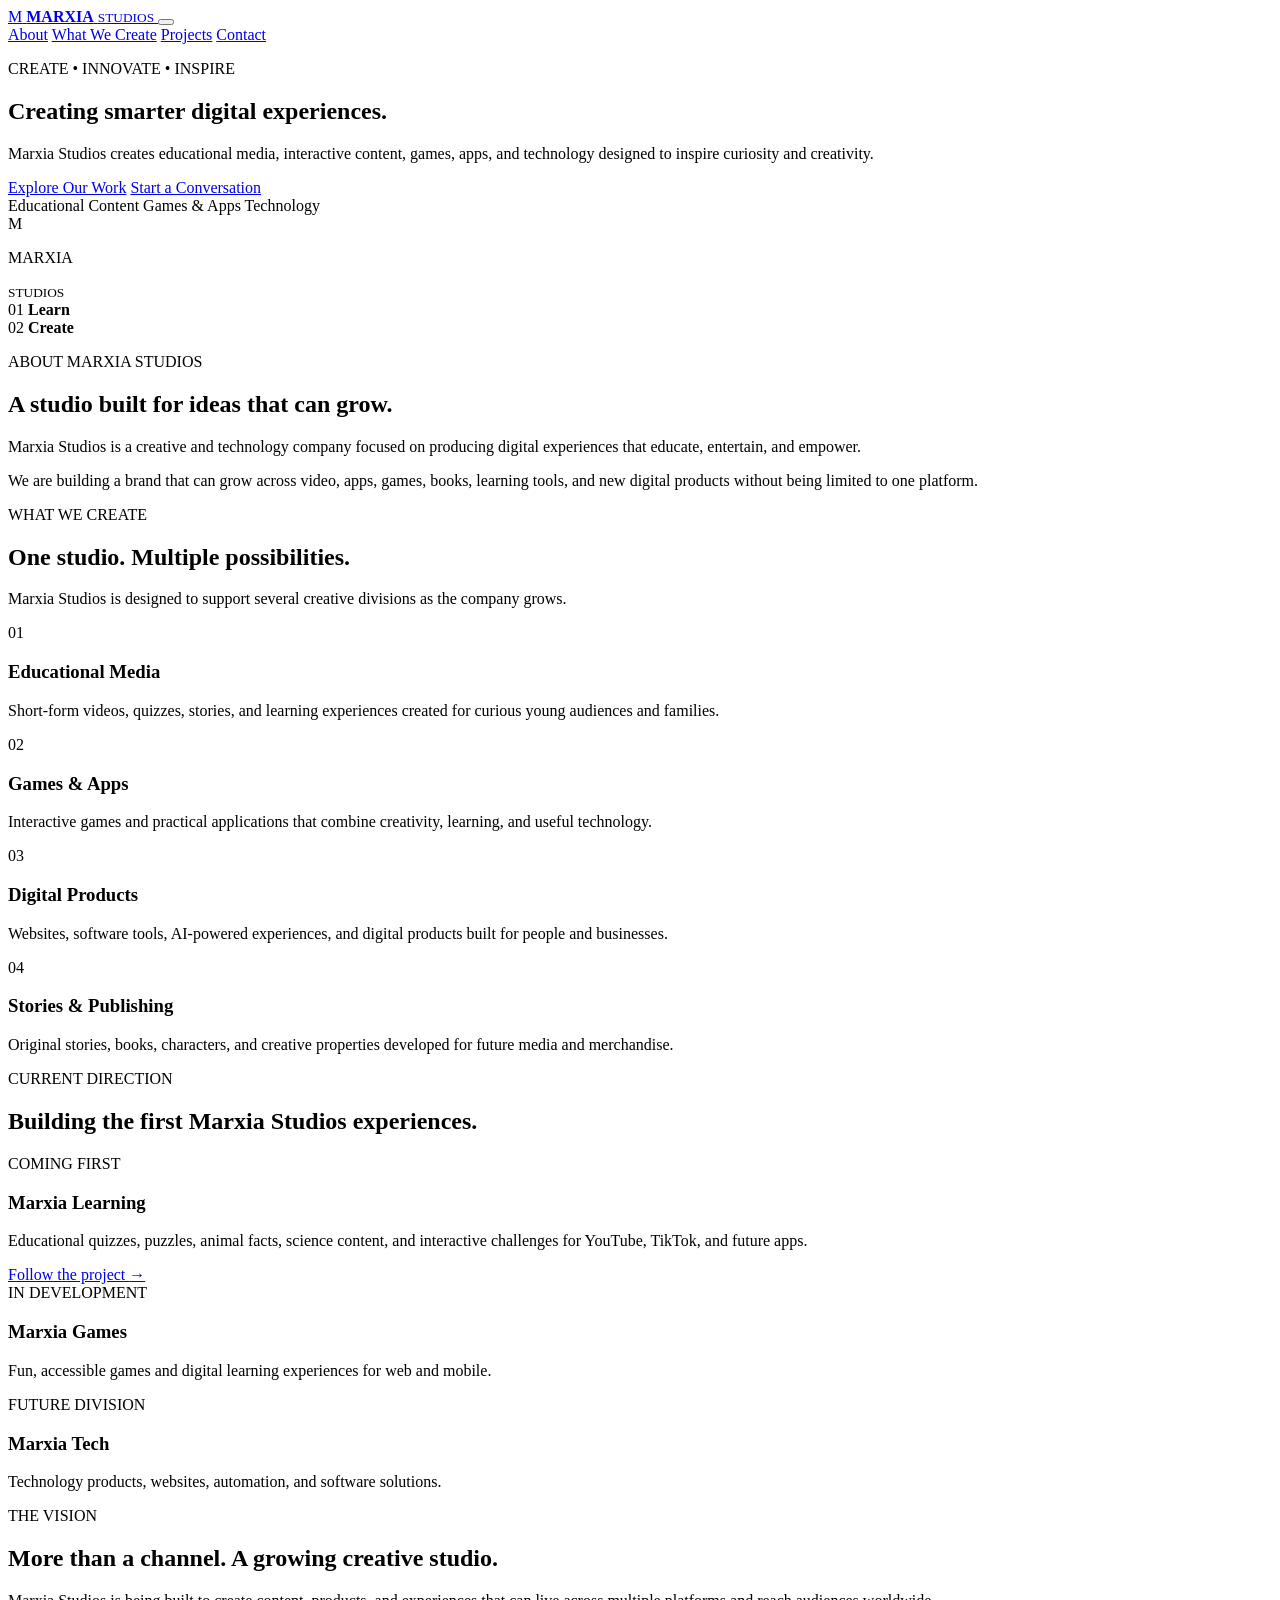
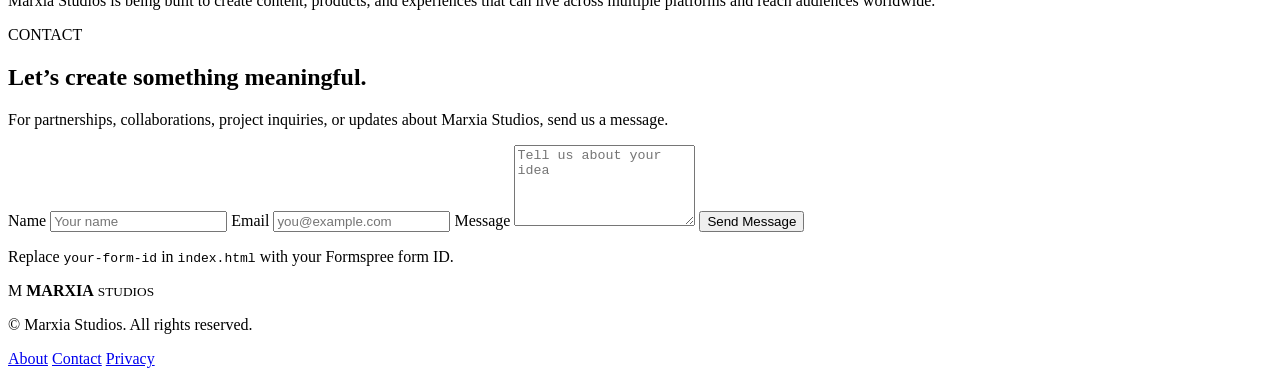
==== privacy.html @ 65262d23 "Add files via upload" ====
<!DOCTYPE html>
<html lang="en">
<head>
  <meta charset="UTF-8" />
  <meta name="viewport" content="width=device-width, initial-scale=1.0" />
  <meta name="description" content="Marxia Studios creates educational media, digital experiences, games, apps, and technology." />
  <title>Marxia Studios</title>

  <link rel="preconnect" href="https://fonts.googleapis.com">
  <link rel="preconnect" href="https://fonts.gstatic.com" crossorigin>
  <link href="https://fonts.googleapis.com/css2?family=Inter:wght@400;500;600;700&family=Manrope:wght@600;700;800&display=swap" rel="stylesheet">

  <link rel="stylesheet" href="styles.css" />
</head>
<body>
  <header class="site-header">
    <div class="container nav-wrap">
      <a href="#home" class="brand" aria-label="Marxia Studios home">
        <span class="brand-mark" aria-hidden="true">
          <span class="brand-m">M</span>
          <span class="play-triangle"></span>
        </span>
        <span class="brand-text">
          <strong>MARXIA</strong>
          <small>STUDIOS</small>
        </span>
      </a>

      <button class="menu-toggle" aria-label="Open navigation" aria-expanded="false">
        <span></span><span></span><span></span>
      </button>

      <nav class="site-nav" aria-label="Primary navigation">
        <a href="#about">About</a>
        <a href="#divisions">What We Create</a>
        <a href="#projects">Projects</a>
        <a href="#contact" class="nav-cta">Contact</a>
      </nav>
    </div>
  </header>

  <main>
    <section class="hero" id="home">
      <div class="hero-glow hero-glow-one"></div>
      <div class="hero-glow hero-glow-two"></div>

      <div class="container hero-grid">
        <div class="hero-copy">
          <p class="eyebrow">CREATE • INNOVATE • INSPIRE</p>
          <h1>Creating smarter digital experiences.</h1>
          <p class="hero-text">
            Marxia Studios creates educational media, interactive content,
            games, apps, and technology designed to inspire curiosity and creativity.
          </p>

          <div class="hero-actions">
            <a class="button button-primary" href="#divisions">Explore Our Work</a>
            <a class="button button-secondary" href="#contact">Start a Conversation</a>
          </div>

          <div class="hero-points">
            <span>Educational Content</span>
            <span>Games & Apps</span>
            <span>Technology</span>
          </div>
        </div>

        <div class="hero-visual" aria-label="Marxia Studios visual identity">
          <div class="visual-card visual-main">
            <div class="visual-logo">
              <span class="visual-m">M</span>
              <span class="visual-play"></span>
            </div>
            <p>MARXIA</p>
            <small>STUDIOS</small>
          </div>

          <div class="floating-card floating-one">
            <span>01</span>
            <strong>Learn</strong>
          </div>

          <div class="floating-card floating-two">
            <span>02</span>
            <strong>Create</strong>
          </div>
        </div>
      </div>
    </section>

    <section class="section section-light" id="about">
      <div class="container split-layout">
        <div>
          <p class="section-label">ABOUT MARXIA STUDIOS</p>
          <h2>A studio built for ideas that can grow.</h2>
        </div>

        <div class="about-copy">
          <p>
            Marxia Studios is a creative and technology company focused on
            producing digital experiences that educate, entertain, and empower.
          </p>
          <p>
            We are building a brand that can grow across video, apps, games,
            books, learning tools, and new digital products without being limited
            to one platform.
          </p>
        </div>
      </div>
    </section>

    <section class="section section-dark" id="divisions">
      <div class="container">
        <div class="section-heading">
          <p class="section-label">WHAT WE CREATE</p>
          <h2>One studio. Multiple possibilities.</h2>
          <p>
            Marxia Studios is designed to support several creative divisions as
            the company grows.
          </p>
        </div>

        <div class="cards-grid">
          <article class="feature-card">
            <span class="feature-number">01</span>
            <h3>Educational Media</h3>
            <p>
              Short-form videos, quizzes, stories, and learning experiences
              created for curious young audiences and families.
            </p>
          </article>

          <article class="feature-card">
            <span class="feature-number">02</span>
            <h3>Games & Apps</h3>
            <p>
              Interactive games and practical applications that combine
              creativity, learning, and useful technology.
            </p>
          </article>

          <article class="feature-card">
            <span class="feature-number">03</span>
            <h3>Digital Products</h3>
            <p>
              Websites, software tools, AI-powered experiences, and digital
              products built for people and businesses.
            </p>
          </article>

          <article class="feature-card">
            <span class="feature-number">04</span>
            <h3>Stories & Publishing</h3>
            <p>
              Original stories, books, characters, and creative properties
              developed for future media and merchandise.
            </p>
          </article>
        </div>
      </div>
    </section>

    <section class="section section-light" id="projects">
      <div class="container">
        <div class="section-heading section-heading-dark">
          <p class="section-label">CURRENT DIRECTION</p>
          <h2>Building the first Marxia Studios experiences.</h2>
        </div>

        <div class="project-grid">
          <article class="project-card project-featured">
            <div class="project-tag">COMING FIRST</div>
            <h3>Marxia Learning</h3>
            <p>
              Educational quizzes, puzzles, animal facts, science content, and
              interactive challenges for YouTube, TikTok, and future apps.
            </p>
            <a href="#contact">Follow the project <span>→</span></a>
          </article>

          <article class="project-card">
            <div class="project-tag">IN DEVELOPMENT</div>
            <h3>Marxia Games</h3>
            <p>
              Fun, accessible games and digital learning experiences for web and mobile.
            </p>
          </article>

          <article class="project-card">
            <div class="project-tag">FUTURE DIVISION</div>
            <h3>Marxia Tech</h3>
            <p>
              Technology products, websites, automation, and software solutions.
            </p>
          </article>
        </div>
      </div>
    </section>

    <section class="cta-section">
      <div class="container cta-box">
        <div>
          <p class="section-label">THE VISION</p>
          <h2>More than a channel. A growing creative studio.</h2>
        </div>
        <p>
          Marxia Studios is being built to create content, products, and
          experiences that can live across multiple platforms and reach audiences worldwide.
        </p>
      </div>
    </section>

    <section class="section section-contact" id="contact">
      <div class="container contact-grid">
        <div>
          <p class="section-label">CONTACT</p>
          <h2>Let’s create something meaningful.</h2>
          <p>
            For partnerships, collaborations, project inquiries, or updates
            about Marxia Studios, send us a message.
          </p>
        </div>

        <form class="contact-form" action="https://formspree.io/f/your-form-id" method="POST">
          <label>
            Name
            <input type="text" name="name" placeholder="Your name" required />
          </label>

          <label>
            Email
            <input type="email" name="email" placeholder="you@example.com" required />
          </label>

          <label>
            Message
            <textarea name="message" rows="5" placeholder="Tell us about your idea" required></textarea>
          </label>

          <button type="submit" class="button button-primary">Send Message</button>
          <p class="form-note">
            Replace <code>your-form-id</code> in <code>index.html</code> with your Formspree form ID.
          </p>
        </form>
      </div>
    </section>
  </main>

  <footer class="site-footer">
    <div class="container footer-wrap">
      <div class="brand footer-brand">
        <span class="brand-mark" aria-hidden="true">
          <span class="brand-m">M</span>
          <span class="play-triangle"></span>
        </span>
        <span class="brand-text">
          <strong>MARXIA</strong>
          <small>STUDIOS</small>
        </span>
      </div>

      <p>© <span id="year"></span> Marxia Studios. All rights reserved.</p>

      <div class="footer-links">
        <a href="#about">About</a>
        <a href="#contact">Contact</a>
        <a href="privacy.html">Privacy</a>
      </div>
    </div>
  </footer>

  <script src="script.js"></script>
</body>
</html>
---- styles.css ----
const menuButton = document.querySelector(".menu-toggle");
const nav = document.querySelector(".site-nav");

menuButton?.addEventListener("click", () => {
  const isOpen = nav.classList.toggle("open");
  menuButton.setAttribute("aria-expanded", String(isOpen));
});

document.querySelectorAll(".site-nav a").forEach((link) => {
  link.addEventListener("click", () => {
    nav.classList.remove("open");
    menuButton?.setAttribute("aria-expanded", "false");
  });
});

document.getElementById("year").textContent = new Date().getFullYear();
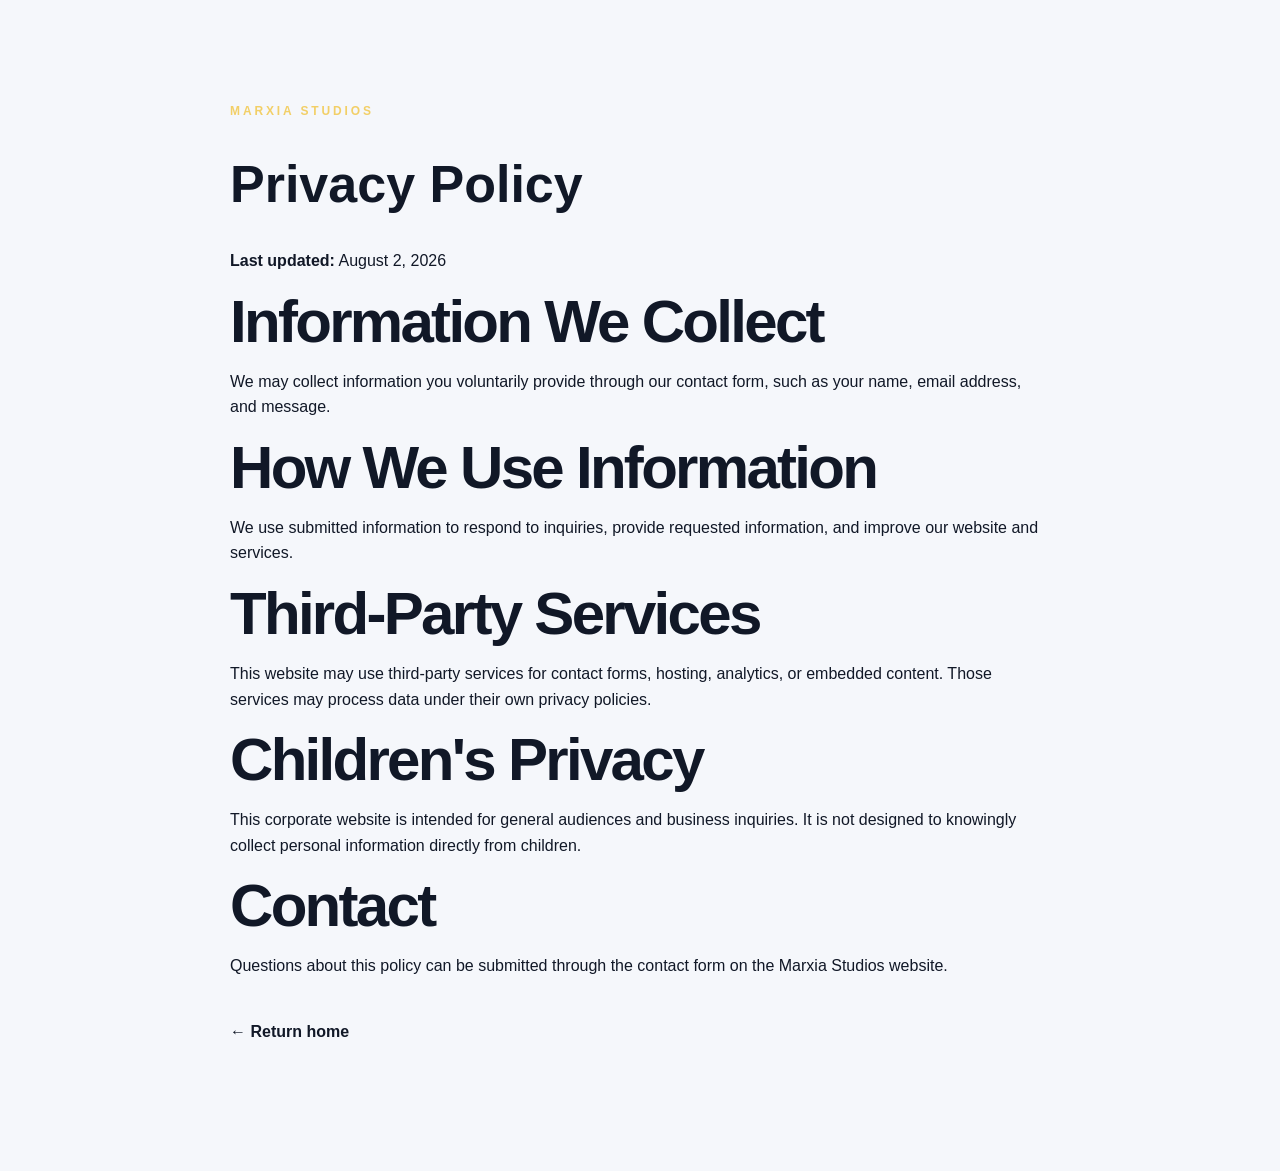
==== commit 7e474042: "Add files via upload" ====
--- a/privacy.html
+++ b/privacy.html
@@ -3,272 +3,53 @@
 <head>
   <meta charset="UTF-8" />
   <meta name="viewport" content="width=device-width, initial-scale=1.0" />
-  <meta name="description" content="Marxia Studios creates educational media, digital experiences, games, apps, and technology." />
-  <title>Marxia Studios</title>
-
+  <title>Privacy Policy | Marxia Studios</title>
   <link rel="preconnect" href="https://fonts.googleapis.com">
   <link rel="preconnect" href="https://fonts.gstatic.com" crossorigin>
   <link href="https://fonts.googleapis.com/css2?family=Inter:wght@400;500;600;700&family=Manrope:wght@600;700;800&display=swap" rel="stylesheet">
-
   <link rel="stylesheet" href="styles.css" />
 </head>
 <body>
-  <header class="site-header">
-    <div class="container nav-wrap">
-      <a href="#home" class="brand" aria-label="Marxia Studios home">
-        <span class="brand-mark" aria-hidden="true">
-          <span class="brand-m">M</span>
-          <span class="play-triangle"></span>
-        </span>
-        <span class="brand-text">
-          <strong>MARXIA</strong>
-          <small>STUDIOS</small>
-        </span>
-      </a>
+  <main class="section section-light" style="min-height:100vh; padding-top:90px;">
+    <div class="container" style="max-width:820px;">
+      <p class="section-label">MARXIA STUDIOS</p>
+      <h1 style="font-family:Manrope,sans-serif;font-size:52px;line-height:1.1;">Privacy Policy</h1>
+      <p><strong>Last updated:</strong> August 2, 2026</p>
 
-      <button class="menu-toggle" aria-label="Open navigation" aria-expanded="false">
-        <span></span><span></span><span></span>
-      </button>
+      <h2>Information We Collect</h2>
+      <p>
+        We may collect information you voluntarily provide through our contact
+        form, such as your name, email address, and message.
+      </p>
 
-      <nav class="site-nav" aria-label="Primary navigation">
-        <a href="#about">About</a>
-        <a href="#divisions">What We Create</a>
-        <a href="#projects">Projects</a>
-        <a href="#contact" class="nav-cta">Contact</a>
-      </nav>
+      <h2>How We Use Information</h2>
+      <p>
+        We use submitted information to respond to inquiries, provide requested
+        information, and improve our website and services.
+      </p>
+
+      <h2>Third-Party Services</h2>
+      <p>
+        This website may use third-party services for contact forms, hosting,
+        analytics, or embedded content. Those services may process data under
+        their own privacy policies.
+      </p>
+
+      <h2>Children's Privacy</h2>
+      <p>
+        This corporate website is intended for general audiences and business
+        inquiries. It is not designed to knowingly collect personal information
+        directly from children.
+      </p>
+
+      <h2>Contact</h2>
+      <p>
+        Questions about this policy can be submitted through the contact form on
+        the Marxia Studios website.
+      </p>
+
+      <p style="margin-top:40px;"><a href="index.html" style="font-weight:700;">← Return home</a></p>
     </div>
-  </header>
-
-  <main>
-    <section class="hero" id="home">
-      <div class="hero-glow hero-glow-one"></div>
-      <div class="hero-glow hero-glow-two"></div>
-
-      <div class="container hero-grid">
-        <div class="hero-copy">
-          <p class="eyebrow">CREATE • INNOVATE • INSPIRE</p>
-          <h1>Creating smarter digital experiences.</h1>
-          <p class="hero-text">
-            Marxia Studios creates educational media, interactive content,
-            games, apps, and technology designed to inspire curiosity and creativity.
-          </p>
-
-          <div class="hero-actions">
-            <a class="button button-primary" href="#divisions">Explore Our Work</a>
-            <a class="button button-secondary" href="#contact">Start a Conversation</a>
-          </div>
-
-          <div class="hero-points">
-            <span>Educational Content</span>
-            <span>Games & Apps</span>
-            <span>Technology</span>
-          </div>
-        </div>
-
-        <div class="hero-visual" aria-label="Marxia Studios visual identity">
-          <div class="visual-card visual-main">
-            <div class="visual-logo">
-              <span class="visual-m">M</span>
-              <span class="visual-play"></span>
-            </div>
-            <p>MARXIA</p>
-            <small>STUDIOS</small>
-          </div>
-
-          <div class="floating-card floating-one">
-            <span>01</span>
-            <strong>Learn</strong>
-          </div>
-
-          <div class="floating-card floating-two">
-            <span>02</span>
-            <strong>Create</strong>
-          </div>
-        </div>
-      </div>
-    </section>
-
-    <section class="section section-light" id="about">
-      <div class="container split-layout">
-        <div>
-          <p class="section-label">ABOUT MARXIA STUDIOS</p>
-          <h2>A studio built for ideas that can grow.</h2>
-        </div>
-
-        <div class="about-copy">
-          <p>
-            Marxia Studios is a creative and technology company focused on
-            producing digital experiences that educate, entertain, and empower.
-          </p>
-          <p>
-            We are building a brand that can grow across video, apps, games,
-            books, learning tools, and new digital products without being limited
-            to one platform.
-          </p>
-        </div>
-      </div>
-    </section>
-
-    <section class="section section-dark" id="divisions">
-      <div class="container">
-        <div class="section-heading">
-          <p class="section-label">WHAT WE CREATE</p>
-          <h2>One studio. Multiple possibilities.</h2>
-          <p>
-            Marxia Studios is designed to support several creative divisions as
-            the company grows.
-          </p>
-        </div>
-
-        <div class="cards-grid">
-          <article class="feature-card">
-            <span class="feature-number">01</span>
-            <h3>Educational Media</h3>
-            <p>
-              Short-form videos, quizzes, stories, and learning experiences
-              created for curious young audiences and families.
-            </p>
-          </article>
-
-          <article class="feature-card">
-            <span class="feature-number">02</span>
-            <h3>Games & Apps</h3>
-            <p>
-              Interactive games and practical applications that combine
-              creativity, learning, and useful technology.
-            </p>
-          </article>
-
-          <article class="feature-card">
-            <span class="feature-number">03</span>
-            <h3>Digital Products</h3>
-            <p>
-              Websites, software tools, AI-powered experiences, and digital
-              products built for people and businesses.
-            </p>
-          </article>
-
-          <article class="feature-card">
-            <span class="feature-number">04</span>
-            <h3>Stories & Publishing</h3>
-            <p>
-              Original stories, books, characters, and creative properties
-              developed for future media and merchandise.
-            </p>
-          </article>
-        </div>
-      </div>
-    </section>
-
-    <section class="section section-light" id="projects">
-      <div class="container">
-        <div class="section-heading section-heading-dark">
-          <p class="section-label">CURRENT DIRECTION</p>
-          <h2>Building the first Marxia Studios experiences.</h2>
-        </div>
-
-        <div class="project-grid">
-          <article class="project-card project-featured">
-            <div class="project-tag">COMING FIRST</div>
-            <h3>Marxia Learning</h3>
-            <p>
-              Educational quizzes, puzzles, animal facts, science content, and
-              interactive challenges for YouTube, TikTok, and future apps.
-            </p>
-            <a href="#contact">Follow the project <span>→</span></a>
-          </article>
-
-          <article class="project-card">
-            <div class="project-tag">IN DEVELOPMENT</div>
-            <h3>Marxia Games</h3>
-            <p>
-              Fun, accessible games and digital learning experiences for web and mobile.
-            </p>
-          </article>
-
-          <article class="project-card">
-            <div class="project-tag">FUTURE DIVISION</div>
-            <h3>Marxia Tech</h3>
-            <p>
-              Technology products, websites, automation, and software solutions.
-            </p>
-          </article>
-        </div>
-      </div>
-    </section>
-
-    <section class="cta-section">
-      <div class="container cta-box">
-        <div>
-          <p class="section-label">THE VISION</p>
-          <h2>More than a channel. A growing creative studio.</h2>
-        </div>
-        <p>
-          Marxia Studios is being built to create content, products, and
-          experiences that can live across multiple platforms and reach audiences worldwide.
-        </p>
-      </div>
-    </section>
-
-    <section class="section section-contact" id="contact">
-      <div class="container contact-grid">
-        <div>
-          <p class="section-label">CONTACT</p>
-          <h2>Let’s create something meaningful.</h2>
-          <p>
-            For partnerships, collaborations, project inquiries, or updates
-            about Marxia Studios, send us a message.
-          </p>
-        </div>
-
-        <form class="contact-form" action="https://formspree.io/f/your-form-id" method="POST">
-          <label>
-            Name
-            <input type="text" name="name" placeholder="Your name" required />
-          </label>
-
-          <label>
-            Email
-            <input type="email" name="email" placeholder="you@example.com" required />
-          </label>
-
-          <label>
-            Message
-            <textarea name="message" rows="5" placeholder="Tell us about your idea" required></textarea>
-          </label>
-
-          <button type="submit" class="button button-primary">Send Message</button>
-          <p class="form-note">
-            Replace <code>your-form-id</code> in <code>index.html</code> with your Formspree form ID.
-          </p>
-        </form>
-      </div>
-    </section>
   </main>
-
-  <footer class="site-footer">
-    <div class="container footer-wrap">
-      <div class="brand footer-brand">
-        <span class="brand-mark" aria-hidden="true">
-          <span class="brand-m">M</span>
-          <span class="play-triangle"></span>
-        </span>
-        <span class="brand-text">
-          <strong>MARXIA</strong>
-          <small>STUDIOS</small>
-        </span>
-      </div>
-
-      <p>© <span id="year"></span> Marxia Studios. All rights reserved.</p>
-
-      <div class="footer-links">
-        <a href="#about">About</a>
-        <a href="#contact">Contact</a>
-        <a href="privacy.html">Privacy</a>
-      </div>
-    </div>
-  </footer>
-
-  <script src="script.js"></script>
 </body>
 </html>
--- a/styles.css
+++ b/styles.css
@@ -1,16 +1,702 @@
-const menuButton = document.querySelector(".menu-toggle");
-const nav = document.querySelector(".site-nav");
-
-menuButton?.addEventListener("click", () => {
-  const isOpen = nav.classList.toggle("open");
-  menuButton.setAttribute("aria-expanded", String(isOpen));
-});
-
-document.querySelectorAll(".site-nav a").forEach((link) => {
-  link.addEventListener("click", () => {
-    nav.classList.remove("open");
-    menuButton?.setAttribute("aria-expanded", "false");
-  });
-});
-
-document.getElementById("year").textContent = new Date().getFullYear();
+:root {
+  --navy-950: #060b16;
+  --navy-900: #0b0f1a;
+  --navy-800: #121b33;
+  --navy-700: #192746;
+  --blue: #2563eb;
+  --blue-light: #60a5fa;
+  --gold: #d4af37;
+  --gold-light: #f2cf67;
+  --white: #ffffff;
+  --off-white: #f5f7fb;
+  --gray-100: #e9edf5;
+  --gray-300: #b7c0d1;
+  --gray-500: #6b7280;
+  --text-dark: #111827;
+  --max-width: 1180px;
+  --radius: 24px;
+  --shadow: 0 24px 80px rgba(3, 8, 20, 0.22);
+}
+
+* {
+  box-sizing: border-box;
+}
+
+html {
+  scroll-behavior: smooth;
+}
+
+body {
+  margin: 0;
+  color: var(--white);
+  background: var(--navy-950);
+  font-family: "Inter", sans-serif;
+  line-height: 1.6;
+}
+
+img {
+  max-width: 100%;
+}
+
+a {
+  color: inherit;
+  text-decoration: none;
+}
+
+button,
+input,
+textarea {
+  font: inherit;
+}
+
+.container {
+  width: min(calc(100% - 40px), var(--max-width));
+  margin-inline: auto;
+}
+
+.site-header {
+  position: fixed;
+  z-index: 1000;
+  width: 100%;
+  top: 0;
+  left: 0;
+  border-bottom: 1px solid rgba(255, 255, 255, 0.08);
+  background: rgba(6, 11, 22, 0.82);
+  backdrop-filter: blur(18px);
+}
+
+.nav-wrap {
+  min-height: 82px;
+  display: flex;
+  align-items: center;
+  justify-content: space-between;
+}
+
+.brand {
+  display: inline-flex;
+  align-items: center;
+  gap: 12px;
+}
+
+.brand-mark {
+  position: relative;
+  width: 48px;
+  height: 48px;
+  display: grid;
+  place-items: center;
+  color: var(--white);
+}
+
+.brand-m {
+  font-family: "Manrope", sans-serif;
+  font-size: 34px;
+  font-weight: 800;
+  letter-spacing: -8px;
+  transform: translateX(-4px);
+}
+
+.play-triangle {
+  position: absolute;
+  width: 0;
+  height: 0;
+  border-top: 6px solid transparent;
+  border-bottom: 6px solid transparent;
+  border-left: 10px solid var(--gold);
+  bottom: 9px;
+  left: 19px;
+}
+
+.brand-text {
+  display: flex;
+  flex-direction: column;
+  line-height: 1;
+}
+
+.brand-text strong {
+  font-family: "Manrope", sans-serif;
+  letter-spacing: 0.34em;
+  font-size: 15px;
+}
+
+.brand-text small {
+  color: var(--gold);
+  letter-spacing: 0.45em;
+  font-size: 9px;
+  margin-top: 7px;
+}
+
+.site-nav {
+  display: flex;
+  align-items: center;
+  gap: 30px;
+  color: var(--gray-300);
+  font-size: 14px;
+  font-weight: 600;
+}
+
+.site-nav a:hover {
+  color: var(--white);
+}
+
+.nav-cta {
+  padding: 11px 18px;
+  border: 1px solid rgba(255, 255, 255, 0.2);
+  border-radius: 999px;
+}
+
+.menu-toggle {
+  display: none;
+  background: transparent;
+  border: 0;
+  padding: 8px;
+}
+
+.menu-toggle span {
+  display: block;
+  width: 24px;
+  height: 2px;
+  margin: 5px 0;
+  background: var(--white);
+}
+
+.hero {
+  position: relative;
+  overflow: hidden;
+  min-height: 100vh;
+  padding: 160px 0 90px;
+  display: flex;
+  align-items: center;
+  background:
+    radial-gradient(circle at 70% 30%, rgba(37, 99, 235, 0.2), transparent 34%),
+    linear-gradient(145deg, var(--navy-950), #0b1324 58%, #111a2f);
+}
+
+.hero::before {
+  content: "";
+  position: absolute;
+  inset: 0;
+  background-image:
+    linear-gradient(rgba(255, 255, 255, 0.025) 1px, transparent 1px),
+    linear-gradient(90deg, rgba(255, 255, 255, 0.025) 1px, transparent 1px);
+  background-size: 60px 60px;
+  mask-image: linear-gradient(to bottom, black, transparent 86%);
+}
+
+.hero-grid {
+  position: relative;
+  z-index: 2;
+  display: grid;
+  grid-template-columns: 1.08fr 0.92fr;
+  gap: 70px;
+  align-items: center;
+}
+
+.eyebrow,
+.section-label {
+  color: var(--gold-light);
+  font-size: 12px;
+  font-weight: 700;
+  letter-spacing: 0.24em;
+}
+
+.hero h1,
+.section h2,
+.cta-box h2 {
+  font-family: "Manrope", sans-serif;
+  margin: 0;
+  line-height: 1.05;
+}
+
+.hero h1 {
+  font-size: clamp(48px, 7vw, 86px);
+  letter-spacing: -0.055em;
+  max-width: 760px;
+}
+
+.hero-text {
+  max-width: 660px;
+  color: var(--gray-300);
+  font-size: 19px;
+  margin: 28px 0 34px;
+}
+
+.hero-actions {
+  display: flex;
+  flex-wrap: wrap;
+  gap: 14px;
+}
+
+.button {
+  display: inline-flex;
+  align-items: center;
+  justify-content: center;
+  min-height: 52px;
+  padding: 0 24px;
+  border-radius: 999px;
+  font-weight: 700;
+  border: 1px solid transparent;
+  transition: transform 0.2s ease, background 0.2s ease;
+}
+
+.button:hover {
+  transform: translateY(-2px);
+}
+
+.button-primary {
+  color: var(--navy-950);
+  background: linear-gradient(135deg, var(--gold-light), var(--gold));
+}
+
+.button-secondary {
+  color: var(--white);
+  border-color: rgba(255, 255, 255, 0.2);
+  background: rgba(255, 255, 255, 0.03);
+}
+
+.hero-points {
+  display: flex;
+  flex-wrap: wrap;
+  gap: 12px 26px;
+  margin-top: 34px;
+  color: var(--gray-300);
+  font-size: 13px;
+}
+
+.hero-points span::before {
+  content: "•";
+  margin-right: 9px;
+  color: var(--gold);
+}
+
+.hero-visual {
+  position: relative;
+  min-height: 500px;
+  display: grid;
+  place-items: center;
+}
+
+.visual-main {
+  width: min(100%, 430px);
+  aspect-ratio: 1;
+  border-radius: 34px;
+  display: grid;
+  place-items: center;
+  text-align: center;
+  background:
+    linear-gradient(145deg, rgba(255,255,255,.08), rgba(255,255,255,.015)),
+    var(--navy-900);
+  border: 1px solid rgba(255, 255, 255, 0.1);
+  box-shadow: var(--shadow);
+  transform: rotate(3deg);
+}
+
+.visual-logo {
+  position: relative;
+}
+
+.visual-m {
+  font-family: "Manrope", sans-serif;
+  font-size: 170px;
+  font-weight: 800;
+  letter-spacing: -34px;
+  display: block;
+  transform: translateX(-18px);
+}
+
+.visual-play {
+  position: absolute;
+  width: 0;
+  height: 0;
+  border-top: 16px solid transparent;
+  border-bottom: 16px solid transparent;
+  border-left: 28px solid var(--gold);
+  bottom: 36px;
+  left: 70px;
+}
+
+.visual-main p {
+  margin: -30px 0 0;
+  font-family: "Manrope", sans-serif;
+  font-size: 23px;
+  letter-spacing: 0.4em;
+}
+
+.visual-main small {
+  color: var(--gold);
+  letter-spacing: 0.5em;
+}
+
+.floating-card {
+  position: absolute;
+  min-width: 140px;
+  padding: 18px 20px;
+  border-radius: 18px;
+  background: rgba(19, 30, 52, 0.9);
+  border: 1px solid rgba(255, 255, 255, 0.1);
+  box-shadow: 0 18px 50px rgba(0, 0, 0, 0.22);
+}
+
+.floating-card span {
+  color: var(--gold);
+  display: block;
+  font-size: 12px;
+}
+
+.floating-card strong {
+  font-family: "Manrope", sans-serif;
+  font-size: 20px;
+}
+
+.floating-one {
+  left: -12px;
+  top: 105px;
+}
+
+.floating-two {
+  right: -15px;
+  bottom: 80px;
+}
+
+.section {
+  padding: 110px 0;
+}
+
+.section-light {
+  color: var(--text-dark);
+  background: var(--off-white);
+}
+
+.section-dark {
+  background: var(--navy-900);
+}
+
+.split-layout {
+  display: grid;
+  grid-template-columns: 0.85fr 1.15fr;
+  gap: 80px;
+}
+
+.section h2,
+.cta-box h2 {
+  font-size: clamp(38px, 5vw, 60px);
+  letter-spacing: -0.045em;
+}
+
+.about-copy {
+  font-size: 18px;
+  color: #4b5563;
+}
+
+.about-copy p:first-child {
+  margin-top: 0;
+}
+
+.section-heading {
+  max-width: 720px;
+  margin-bottom: 54px;
+}
+
+.section-heading > p:last-child {
+  color: var(--gray-300);
+  font-size: 18px;
+}
+
+.section-heading-dark > p:last-child {
+  color: #5d6675;
+}
+
+.cards-grid {
+  display: grid;
+  grid-template-columns: repeat(2, 1fr);
+  gap: 18px;
+}
+
+.feature-card {
+  min-height: 270px;
+  padding: 32px;
+  border-radius: var(--radius);
+  border: 1px solid rgba(255, 255, 255, 0.08);
+  background: linear-gradient(145deg, rgba(255,255,255,.05), rgba(255,255,255,.015));
+}
+
+.feature-number {
+  color: var(--gold);
+  font-size: 12px;
+  letter-spacing: 0.2em;
+}
+
+.feature-card h3 {
+  font-family: "Manrope", sans-serif;
+  font-size: 28px;
+  margin: 38px 0 12px;
+}
+
+.feature-card p {
+  color: var(--gray-300);
+  margin: 0;
+}
+
+.project-grid {
+  display: grid;
+  grid-template-columns: 1.2fr 0.9fr 0.9fr;
+  gap: 18px;
+}
+
+.project-card {
+  min-height: 310px;
+  padding: 30px;
+  border-radius: var(--radius);
+  background: var(--white);
+  border: 1px solid var(--gray-100);
+  box-shadow: 0 16px 48px rgba(17, 24, 39, 0.08);
+}
+
+.project-featured {
+  color: var(--white);
+  background: linear-gradient(145deg, var(--navy-800), var(--navy-950));
+}
+
+.project-tag {
+  color: var(--gold);
+  font-size: 11px;
+  font-weight: 700;
+  letter-spacing: 0.18em;
+}
+
+.project-card h3 {
+  margin: 72px 0 12px;
+  font-family: "Manrope", sans-serif;
+  font-size: 30px;
+}
+
+.project-card p {
+  color: #616b7a;
+}
+
+.project-featured p {
+  color: var(--gray-300);
+}
+
+.project-card a {
+  display: inline-flex;
+  gap: 8px;
+  margin-top: 16px;
+  font-weight: 700;
+  color: var(--gold-light);
+}
+
+.cta-section {
+  padding: 0 0 110px;
+  color: var(--text-dark);
+  background: var(--off-white);
+}
+
+.cta-box {
+  display: grid;
+  grid-template-columns: 1fr 0.8fr;
+  gap: 60px;
+  align-items: center;
+  padding: 54px;
+  border-radius: 30px;
+  color: var(--white);
+  background:
+    radial-gradient(circle at 85% 15%, rgba(37,99,235,.25), transparent 28%),
+    linear-gradient(145deg, var(--navy-800), var(--navy-950));
+}
+
+.cta-box > p {
+  color: var(--gray-300);
+  font-size: 18px;
+}
+
+.section-contact {
+  background: #0a1120;
+}
+
+.contact-grid {
+  display: grid;
+  grid-template-columns: 0.85fr 1.15fr;
+  gap: 80px;
+}
+
+.contact-grid > div > p:last-child {
+  color: var(--gray-300);
+  max-width: 520px;
+}
+
+.contact-form {
+  display: grid;
+  gap: 18px;
+  padding: 32px;
+  border-radius: var(--radius);
+  background: rgba(255, 255, 255, 0.04);
+  border: 1px solid rgba(255, 255, 255, 0.09);
+}
+
+.contact-form label {
+  display: grid;
+  gap: 8px;
+  color: var(--gray-300);
+  font-size: 13px;
+  font-weight: 600;
+}
+
+.contact-form input,
+.contact-form textarea {
+  width: 100%;
+  color: var(--white);
+  background: rgba(255, 255, 255, 0.04);
+  border: 1px solid rgba(255, 255, 255, 0.12);
+  border-radius: 14px;
+  padding: 14px 16px;
+  outline: none;
+}
+
+.contact-form input:focus,
+.contact-form textarea:focus {
+  border-color: var(--gold);
+}
+
+.form-note {
+  margin: 0;
+  color: var(--gray-500);
+  font-size: 12px;
+}
+
+.form-note code {
+  color: var(--gold-light);
+}
+
+.site-footer {
+  padding: 32px 0;
+  background: #050913;
+  border-top: 1px solid rgba(255, 255, 255, 0.07);
+}
+
+.footer-wrap {
+  display: flex;
+  justify-content: space-between;
+  align-items: center;
+  gap: 30px;
+}
+
+.footer-wrap > p {
+  color: var(--gray-500);
+  font-size: 13px;
+}
+
+.footer-links {
+  display: flex;
+  gap: 22px;
+  color: var(--gray-300);
+  font-size: 13px;
+}
+
+@media (max-width: 900px) {
+  .site-nav {
+    display: none;
+    position: absolute;
+    top: 82px;
+    left: 20px;
+    right: 20px;
+    padding: 24px;
+    flex-direction: column;
+    align-items: stretch;
+    border-radius: 18px;
+    background: var(--navy-900);
+    border: 1px solid rgba(255, 255, 255, 0.1);
+  }
+
+  .site-nav.open {
+    display: flex;
+  }
+
+  .menu-toggle {
+    display: block;
+  }
+
+  .hero-grid,
+  .split-layout,
+  .contact-grid,
+  .cta-box {
+    grid-template-columns: 1fr;
+  }
+
+  .hero-visual {
+    min-height: 420px;
+  }
+
+  .project-grid {
+    grid-template-columns: 1fr;
+  }
+}
+
+@media (max-width: 660px) {
+  .container {
+    width: min(calc(100% - 26px), var(--max-width));
+  }
+
+  .hero {
+    padding-top: 130px;
+  }
+
+  .hero h1 {
+    font-size: 48px;
+  }
+
+  .hero-text {
+    font-size: 17px;
+  }
+
+  .hero-visual {
+    min-height: 360px;
+  }
+
+  .visual-main {
+    width: 310px;
+  }
+
+  .visual-m {
+    font-size: 120px;
+  }
+
+  .visual-play {
+    border-top-width: 12px;
+    border-bottom-width: 12px;
+    border-left-width: 20px;
+    bottom: 26px;
+    left: 50px;
+  }
+
+  .cards-grid {
+    grid-template-columns: 1fr;
+  }
+
+  .section,
+  .cta-section {
+    padding-top: 82px;
+    padding-bottom: 82px;
+  }
+
+  .cta-box {
+    padding: 32px 24px;
+  }
+
+  .footer-wrap {
+    flex-direction: column;
+    text-align: center;
+  }
+
+  .floating-card {
+    min-width: 118px;
+    padding: 14px;
+  }
+
+  .floating-one {
+    left: -4px;
+  }
+
+  .floating-two {
+    right: -4px;
+  }
+}
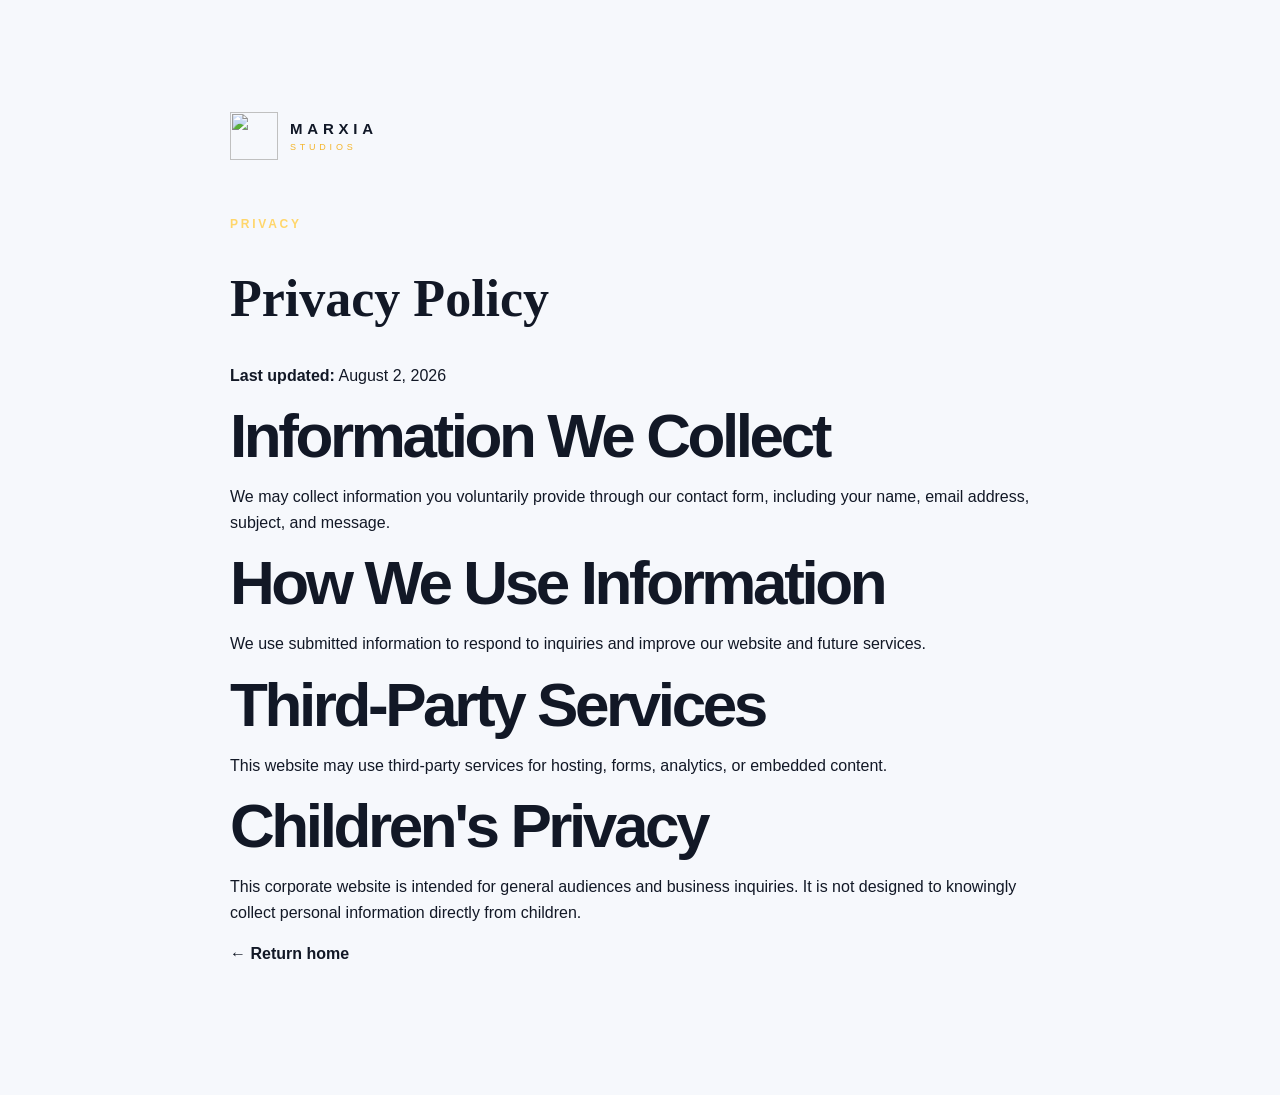
==== commit 9609641e: "Add files via upload" ====
--- a/privacy.html
+++ b/privacy.html
@@ -1,55 +1 @@
-<!DOCTYPE html>
-<html lang="en">
-<head>
-  <meta charset="UTF-8" />
-  <meta name="viewport" content="width=device-width, initial-scale=1.0" />
-  <title>Privacy Policy | Marxia Studios</title>
-  <link rel="preconnect" href="https://fonts.googleapis.com">
-  <link rel="preconnect" href="https://fonts.gstatic.com" crossorigin>
-  <link href="https://fonts.googleapis.com/css2?family=Inter:wght@400;500;600;700&family=Manrope:wght@600;700;800&display=swap" rel="stylesheet">
-  <link rel="stylesheet" href="styles.css" />
-</head>
-<body>
-  <main class="section section-light" style="min-height:100vh; padding-top:90px;">
-    <div class="container" style="max-width:820px;">
-      <p class="section-label">MARXIA STUDIOS</p>
-      <h1 style="font-family:Manrope,sans-serif;font-size:52px;line-height:1.1;">Privacy Policy</h1>
-      <p><strong>Last updated:</strong> August 2, 2026</p>
-
-      <h2>Information We Collect</h2>
-      <p>
-        We may collect information you voluntarily provide through our contact
-        form, such as your name, email address, and message.
-      </p>
-
-      <h2>How We Use Information</h2>
-      <p>
-        We use submitted information to respond to inquiries, provide requested
-        information, and improve our website and services.
-      </p>
-
-      <h2>Third-Party Services</h2>
-      <p>
-        This website may use third-party services for contact forms, hosting,
-        analytics, or embedded content. Those services may process data under
-        their own privacy policies.
-      </p>
-
-      <h2>Children's Privacy</h2>
-      <p>
-        This corporate website is intended for general audiences and business
-        inquiries. It is not designed to knowingly collect personal information
-        directly from children.
-      </p>
-
-      <h2>Contact</h2>
-      <p>
-        Questions about this policy can be submitted through the contact form on
-        the Marxia Studios website.
-      </p>
-
-      <p style="margin-top:40px;"><a href="index.html" style="font-weight:700;">← Return home</a></p>
-    </div>
-  </main>
-</body>
-</html>
+<!doctype html><html lang="en"><head><meta charset="utf-8"><meta name="viewport" content="width=device-width,initial-scale=1"><title>Privacy Policy | Marxia Studios</title><link rel="icon" href="assets/marxia-icon-32.png"><link rel="stylesheet" href="styles.css"></head><body><main class="light section" style="min-height:100vh"><div class="container" style="max-width:820px"><a class="brand" href="index.html"><img src="assets/marxia-icon.png" alt=""><span><strong style="color:#111827">MARXIA</strong><small>STUDIOS</small></span></a><p class="label" style="margin-top:55px">PRIVACY</p><h1 style="font:800 52px Manrope">Privacy Policy</h1><p><strong>Last updated:</strong> August 2, 2026</p><h2>Information We Collect</h2><p>We may collect information you voluntarily provide through our contact form, including your name, email address, subject, and message.</p><h2>How We Use Information</h2><p>We use submitted information to respond to inquiries and improve our website and future services.</p><h2>Third-Party Services</h2><p>This website may use third-party services for hosting, forms, analytics, or embedded content.</p><h2>Children's Privacy</h2><p>This corporate website is intended for general audiences and business inquiries. It is not designed to knowingly collect personal information directly from children.</p><p><a href="index.html"><strong>← Return home</strong></a></p></div></main></body></html>
--- a/styles.css
+++ b/styles.css
@@ -1,702 +1,12 @@
-:root {
-  --navy-950: #060b16;
-  --navy-900: #0b0f1a;
-  --navy-800: #121b33;
-  --navy-700: #192746;
-  --blue: #2563eb;
-  --blue-light: #60a5fa;
-  --gold: #d4af37;
-  --gold-light: #f2cf67;
-  --white: #ffffff;
-  --off-white: #f5f7fb;
-  --gray-100: #e9edf5;
-  --gray-300: #b7c0d1;
-  --gray-500: #6b7280;
-  --text-dark: #111827;
-  --max-width: 1180px;
-  --radius: 24px;
-  --shadow: 0 24px 80px rgba(3, 8, 20, 0.22);
-}
-
-* {
-  box-sizing: border-box;
-}
-
-html {
-  scroll-behavior: smooth;
-}
-
-body {
-  margin: 0;
-  color: var(--white);
-  background: var(--navy-950);
-  font-family: "Inter", sans-serif;
-  line-height: 1.6;
-}
-
-img {
-  max-width: 100%;
-}
-
-a {
-  color: inherit;
-  text-decoration: none;
-}
-
-button,
-input,
-textarea {
-  font: inherit;
-}
-
-.container {
-  width: min(calc(100% - 40px), var(--max-width));
-  margin-inline: auto;
-}
-
-.site-header {
-  position: fixed;
-  z-index: 1000;
-  width: 100%;
-  top: 0;
-  left: 0;
-  border-bottom: 1px solid rgba(255, 255, 255, 0.08);
-  background: rgba(6, 11, 22, 0.82);
-  backdrop-filter: blur(18px);
-}
-
-.nav-wrap {
-  min-height: 82px;
-  display: flex;
-  align-items: center;
-  justify-content: space-between;
-}
-
-.brand {
-  display: inline-flex;
-  align-items: center;
-  gap: 12px;
-}
-
-.brand-mark {
-  position: relative;
-  width: 48px;
-  height: 48px;
-  display: grid;
-  place-items: center;
-  color: var(--white);
-}
-
-.brand-m {
-  font-family: "Manrope", sans-serif;
-  font-size: 34px;
-  font-weight: 800;
-  letter-spacing: -8px;
-  transform: translateX(-4px);
-}
-
-.play-triangle {
-  position: absolute;
-  width: 0;
-  height: 0;
-  border-top: 6px solid transparent;
-  border-bottom: 6px solid transparent;
-  border-left: 10px solid var(--gold);
-  bottom: 9px;
-  left: 19px;
-}
-
-.brand-text {
-  display: flex;
-  flex-direction: column;
-  line-height: 1;
-}
-
-.brand-text strong {
-  font-family: "Manrope", sans-serif;
-  letter-spacing: 0.34em;
-  font-size: 15px;
-}
-
-.brand-text small {
-  color: var(--gold);
-  letter-spacing: 0.45em;
-  font-size: 9px;
-  margin-top: 7px;
-}
-
-.site-nav {
-  display: flex;
-  align-items: center;
-  gap: 30px;
-  color: var(--gray-300);
-  font-size: 14px;
-  font-weight: 600;
-}
-
-.site-nav a:hover {
-  color: var(--white);
-}
-
-.nav-cta {
-  padding: 11px 18px;
-  border: 1px solid rgba(255, 255, 255, 0.2);
-  border-radius: 999px;
-}
-
-.menu-toggle {
-  display: none;
-  background: transparent;
-  border: 0;
-  padding: 8px;
-}
-
-.menu-toggle span {
-  display: block;
-  width: 24px;
-  height: 2px;
-  margin: 5px 0;
-  background: var(--white);
-}
-
-.hero {
-  position: relative;
-  overflow: hidden;
-  min-height: 100vh;
-  padding: 160px 0 90px;
-  display: flex;
-  align-items: center;
-  background:
-    radial-gradient(circle at 70% 30%, rgba(37, 99, 235, 0.2), transparent 34%),
-    linear-gradient(145deg, var(--navy-950), #0b1324 58%, #111a2f);
-}
-
-.hero::before {
-  content: "";
-  position: absolute;
-  inset: 0;
-  background-image:
-    linear-gradient(rgba(255, 255, 255, 0.025) 1px, transparent 1px),
-    linear-gradient(90deg, rgba(255, 255, 255, 0.025) 1px, transparent 1px);
-  background-size: 60px 60px;
-  mask-image: linear-gradient(to bottom, black, transparent 86%);
-}
-
-.hero-grid {
-  position: relative;
-  z-index: 2;
-  display: grid;
-  grid-template-columns: 1.08fr 0.92fr;
-  gap: 70px;
-  align-items: center;
-}
-
-.eyebrow,
-.section-label {
-  color: var(--gold-light);
-  font-size: 12px;
-  font-weight: 700;
-  letter-spacing: 0.24em;
-}
-
-.hero h1,
-.section h2,
-.cta-box h2 {
-  font-family: "Manrope", sans-serif;
-  margin: 0;
-  line-height: 1.05;
-}
-
-.hero h1 {
-  font-size: clamp(48px, 7vw, 86px);
-  letter-spacing: -0.055em;
-  max-width: 760px;
-}
-
-.hero-text {
-  max-width: 660px;
-  color: var(--gray-300);
-  font-size: 19px;
-  margin: 28px 0 34px;
-}
-
-.hero-actions {
-  display: flex;
-  flex-wrap: wrap;
-  gap: 14px;
-}
-
-.button {
-  display: inline-flex;
-  align-items: center;
-  justify-content: center;
-  min-height: 52px;
-  padding: 0 24px;
-  border-radius: 999px;
-  font-weight: 700;
-  border: 1px solid transparent;
-  transition: transform 0.2s ease, background 0.2s ease;
-}
-
-.button:hover {
-  transform: translateY(-2px);
-}
-
-.button-primary {
-  color: var(--navy-950);
-  background: linear-gradient(135deg, var(--gold-light), var(--gold));
-}
-
-.button-secondary {
-  color: var(--white);
-  border-color: rgba(255, 255, 255, 0.2);
-  background: rgba(255, 255, 255, 0.03);
-}
-
-.hero-points {
-  display: flex;
-  flex-wrap: wrap;
-  gap: 12px 26px;
-  margin-top: 34px;
-  color: var(--gray-300);
-  font-size: 13px;
-}
-
-.hero-points span::before {
-  content: "•";
-  margin-right: 9px;
-  color: var(--gold);
-}
-
-.hero-visual {
-  position: relative;
-  min-height: 500px;
-  display: grid;
-  place-items: center;
-}
-
-.visual-main {
-  width: min(100%, 430px);
-  aspect-ratio: 1;
-  border-radius: 34px;
-  display: grid;
-  place-items: center;
-  text-align: center;
-  background:
-    linear-gradient(145deg, rgba(255,255,255,.08), rgba(255,255,255,.015)),
-    var(--navy-900);
-  border: 1px solid rgba(255, 255, 255, 0.1);
-  box-shadow: var(--shadow);
-  transform: rotate(3deg);
-}
-
-.visual-logo {
-  position: relative;
-}
-
-.visual-m {
-  font-family: "Manrope", sans-serif;
-  font-size: 170px;
-  font-weight: 800;
-  letter-spacing: -34px;
-  display: block;
-  transform: translateX(-18px);
-}
-
-.visual-play {
-  position: absolute;
-  width: 0;
-  height: 0;
-  border-top: 16px solid transparent;
-  border-bottom: 16px solid transparent;
-  border-left: 28px solid var(--gold);
-  bottom: 36px;
-  left: 70px;
-}
-
-.visual-main p {
-  margin: -30px 0 0;
-  font-family: "Manrope", sans-serif;
-  font-size: 23px;
-  letter-spacing: 0.4em;
-}
-
-.visual-main small {
-  color: var(--gold);
-  letter-spacing: 0.5em;
-}
-
-.floating-card {
-  position: absolute;
-  min-width: 140px;
-  padding: 18px 20px;
-  border-radius: 18px;
-  background: rgba(19, 30, 52, 0.9);
-  border: 1px solid rgba(255, 255, 255, 0.1);
-  box-shadow: 0 18px 50px rgba(0, 0, 0, 0.22);
-}
-
-.floating-card span {
-  color: var(--gold);
-  display: block;
-  font-size: 12px;
-}
-
-.floating-card strong {
-  font-family: "Manrope", sans-serif;
-  font-size: 20px;
-}
-
-.floating-one {
-  left: -12px;
-  top: 105px;
-}
-
-.floating-two {
-  right: -15px;
-  bottom: 80px;
-}
-
-.section {
-  padding: 110px 0;
-}
-
-.section-light {
-  color: var(--text-dark);
-  background: var(--off-white);
-}
-
-.section-dark {
-  background: var(--navy-900);
-}
-
-.split-layout {
-  display: grid;
-  grid-template-columns: 0.85fr 1.15fr;
-  gap: 80px;
-}
-
-.section h2,
-.cta-box h2 {
-  font-size: clamp(38px, 5vw, 60px);
-  letter-spacing: -0.045em;
-}
-
-.about-copy {
-  font-size: 18px;
-  color: #4b5563;
-}
-
-.about-copy p:first-child {
-  margin-top: 0;
-}
-
-.section-heading {
-  max-width: 720px;
-  margin-bottom: 54px;
-}
-
-.section-heading > p:last-child {
-  color: var(--gray-300);
-  font-size: 18px;
-}
-
-.section-heading-dark > p:last-child {
-  color: #5d6675;
-}
-
-.cards-grid {
-  display: grid;
-  grid-template-columns: repeat(2, 1fr);
-  gap: 18px;
-}
-
-.feature-card {
-  min-height: 270px;
-  padding: 32px;
-  border-radius: var(--radius);
-  border: 1px solid rgba(255, 255, 255, 0.08);
-  background: linear-gradient(145deg, rgba(255,255,255,.05), rgba(255,255,255,.015));
-}
-
-.feature-number {
-  color: var(--gold);
-  font-size: 12px;
-  letter-spacing: 0.2em;
-}
-
-.feature-card h3 {
-  font-family: "Manrope", sans-serif;
-  font-size: 28px;
-  margin: 38px 0 12px;
-}
-
-.feature-card p {
-  color: var(--gray-300);
-  margin: 0;
-}
-
-.project-grid {
-  display: grid;
-  grid-template-columns: 1.2fr 0.9fr 0.9fr;
-  gap: 18px;
-}
-
-.project-card {
-  min-height: 310px;
-  padding: 30px;
-  border-radius: var(--radius);
-  background: var(--white);
-  border: 1px solid var(--gray-100);
-  box-shadow: 0 16px 48px rgba(17, 24, 39, 0.08);
-}
-
-.project-featured {
-  color: var(--white);
-  background: linear-gradient(145deg, var(--navy-800), var(--navy-950));
-}
-
-.project-tag {
-  color: var(--gold);
-  font-size: 11px;
-  font-weight: 700;
-  letter-spacing: 0.18em;
-}
-
-.project-card h3 {
-  margin: 72px 0 12px;
-  font-family: "Manrope", sans-serif;
-  font-size: 30px;
-}
-
-.project-card p {
-  color: #616b7a;
-}
-
-.project-featured p {
-  color: var(--gray-300);
-}
-
-.project-card a {
-  display: inline-flex;
-  gap: 8px;
-  margin-top: 16px;
-  font-weight: 700;
-  color: var(--gold-light);
-}
-
-.cta-section {
-  padding: 0 0 110px;
-  color: var(--text-dark);
-  background: var(--off-white);
-}
-
-.cta-box {
-  display: grid;
-  grid-template-columns: 1fr 0.8fr;
-  gap: 60px;
-  align-items: center;
-  padding: 54px;
-  border-radius: 30px;
-  color: var(--white);
-  background:
-    radial-gradient(circle at 85% 15%, rgba(37,99,235,.25), transparent 28%),
-    linear-gradient(145deg, var(--navy-800), var(--navy-950));
-}
-
-.cta-box > p {
-  color: var(--gray-300);
-  font-size: 18px;
-}
-
-.section-contact {
-  background: #0a1120;
-}
-
-.contact-grid {
-  display: grid;
-  grid-template-columns: 0.85fr 1.15fr;
-  gap: 80px;
-}
-
-.contact-grid > div > p:last-child {
-  color: var(--gray-300);
-  max-width: 520px;
-}
-
-.contact-form {
-  display: grid;
-  gap: 18px;
-  padding: 32px;
-  border-radius: var(--radius);
-  background: rgba(255, 255, 255, 0.04);
-  border: 1px solid rgba(255, 255, 255, 0.09);
-}
-
-.contact-form label {
-  display: grid;
-  gap: 8px;
-  color: var(--gray-300);
-  font-size: 13px;
-  font-weight: 600;
-}
-
-.contact-form input,
-.contact-form textarea {
-  width: 100%;
-  color: var(--white);
-  background: rgba(255, 255, 255, 0.04);
-  border: 1px solid rgba(255, 255, 255, 0.12);
-  border-radius: 14px;
-  padding: 14px 16px;
-  outline: none;
-}
-
-.contact-form input:focus,
-.contact-form textarea:focus {
-  border-color: var(--gold);
-}
-
-.form-note {
-  margin: 0;
-  color: var(--gray-500);
-  font-size: 12px;
-}
-
-.form-note code {
-  color: var(--gold-light);
-}
-
-.site-footer {
-  padding: 32px 0;
-  background: #050913;
-  border-top: 1px solid rgba(255, 255, 255, 0.07);
-}
-
-.footer-wrap {
-  display: flex;
-  justify-content: space-between;
-  align-items: center;
-  gap: 30px;
-}
-
-.footer-wrap > p {
-  color: var(--gray-500);
-  font-size: 13px;
-}
-
-.footer-links {
-  display: flex;
-  gap: 22px;
-  color: var(--gray-300);
-  font-size: 13px;
-}
-
-@media (max-width: 900px) {
-  .site-nav {
-    display: none;
-    position: absolute;
-    top: 82px;
-    left: 20px;
-    right: 20px;
-    padding: 24px;
-    flex-direction: column;
-    align-items: stretch;
-    border-radius: 18px;
-    background: var(--navy-900);
-    border: 1px solid rgba(255, 255, 255, 0.1);
-  }
-
-  .site-nav.open {
-    display: flex;
-  }
-
-  .menu-toggle {
-    display: block;
-  }
-
-  .hero-grid,
-  .split-layout,
-  .contact-grid,
-  .cta-box {
-    grid-template-columns: 1fr;
-  }
-
-  .hero-visual {
-    min-height: 420px;
-  }
-
-  .project-grid {
-    grid-template-columns: 1fr;
-  }
-}
-
-@media (max-width: 660px) {
-  .container {
-    width: min(calc(100% - 26px), var(--max-width));
-  }
-
-  .hero {
-    padding-top: 130px;
-  }
-
-  .hero h1 {
-    font-size: 48px;
-  }
-
-  .hero-text {
-    font-size: 17px;
-  }
-
-  .hero-visual {
-    min-height: 360px;
-  }
-
-  .visual-main {
-    width: 310px;
-  }
-
-  .visual-m {
-    font-size: 120px;
-  }
-
-  .visual-play {
-    border-top-width: 12px;
-    border-bottom-width: 12px;
-    border-left-width: 20px;
-    bottom: 26px;
-    left: 50px;
-  }
-
-  .cards-grid {
-    grid-template-columns: 1fr;
-  }
-
-  .section,
-  .cta-section {
-    padding-top: 82px;
-    padding-bottom: 82px;
-  }
-
-  .cta-box {
-    padding: 32px 24px;
-  }
-
-  .footer-wrap {
-    flex-direction: column;
-    text-align: center;
-  }
-
-  .floating-card {
-    min-width: 118px;
-    padding: 14px;
-  }
-
-  .floating-one {
-    left: -4px;
-  }
-
-  .floating-two {
-    right: -4px;
-  }
-}
+:root{--bg:#050914;--panel:#0d1628;--panel2:#111d34;--text:#f8fafc;--muted:#9aa7bd;--gold:#f4b52b;--gold2:#ffd66b;--light:#f6f8fc;--dark:#121826;--line:rgba(255,255,255,.09);--max:1180px}
+*{box-sizing:border-box}html{scroll-behavior:smooth}body{margin:0;background:var(--bg);color:var(--text);font-family:Inter,sans-serif;line-height:1.6}a{text-decoration:none;color:inherit}img{display:block;max-width:100%}.container{width:min(calc(100% - 40px),var(--max));margin:auto}
+header{position:fixed;inset:0 0 auto;z-index:50;background:rgba(5,9,20,.82);backdrop-filter:blur(18px);border-bottom:1px solid var(--line)}.nav{min-height:82px;display:flex;align-items:center;justify-content:space-between}.brand{display:flex;align-items:center;gap:12px}.brand img{width:48px;height:48px;object-fit:contain}.brand span{display:grid;line-height:1}.brand strong{font-family:Manrope,sans-serif;letter-spacing:.32em;font-size:15px}.brand small{color:var(--gold);letter-spacing:.42em;font-size:9px;margin-top:7px}nav{display:flex;align-items:center;gap:30px;color:var(--muted);font-weight:600;font-size:14px}.pill{padding:11px 18px;border:1px solid rgba(255,255,255,.18);border-radius:999px;color:white}.menu{display:none;background:none;border:0}.menu i{display:block;width:24px;height:2px;background:white;margin:5px}
+.hero{position:relative;min-height:100vh;overflow:hidden;display:grid;align-items:center;padding:150px 0 90px;background:radial-gradient(circle at 76% 36%,rgba(37,99,235,.24),transparent 28%),radial-gradient(circle at 20% 80%,rgba(244,181,43,.09),transparent 23%),linear-gradient(145deg,#040812,#08101f 60%,#0b1426)}.grid{position:absolute;inset:0;background-image:linear-gradient(rgba(255,255,255,.025) 1px,transparent 1px),linear-gradient(90deg,rgba(255,255,255,.025) 1px,transparent 1px);background-size:64px 64px;mask-image:linear-gradient(to bottom,black,transparent 90%)}.orb{position:absolute;border-radius:50%;filter:blur(90px);opacity:.28}.one{width:260px;height:260px;background:#2563eb;right:8%;top:25%}.two{width:170px;height:170px;background:var(--gold);left:18%;bottom:10%}.hero-layout{position:relative;z-index:2;display:grid;grid-template-columns:1.08fr .92fr;gap:70px;align-items:center}.eyebrow,.label{color:var(--gold2);font-size:12px;font-weight:800;letter-spacing:.23em}.hero h1,.section h2,.vision h2{margin:0;font-family:Manrope,sans-serif;line-height:1.03;letter-spacing:-.055em}.hero h1{font-size:clamp(52px,7.2vw,90px)}.lead{max-width:660px;color:var(--muted);font-size:19px;margin:28px 0 34px}.actions{display:flex;flex-wrap:wrap;gap:14px}.btn{display:inline-flex;align-items:center;justify-content:center;min-height:52px;padding:0 24px;border:1px solid transparent;border-radius:999px;font-weight:800}.primary{color:#15100a;background:linear-gradient(135deg,var(--gold2),var(--gold))}.secondary{border-color:rgba(255,255,255,.18);background:rgba(255,255,255,.035)}.meta{display:flex;flex-wrap:wrap;gap:12px 24px;margin-top:34px;color:var(--muted);font-size:13px}.meta span:before{content:"•";color:var(--gold);margin-right:9px}
+.logo-stage{position:relative;min-height:560px;display:grid;place-items:center}.halo{position:absolute;width:410px;height:410px;border-radius:50%;background:radial-gradient(circle,rgba(37,99,235,.28),transparent 68%);filter:blur(20px)}.logo-card{position:relative;z-index:2;width:min(78vw,390px);aspect-ratio:1;padding:28px;display:grid;place-items:center;border:1px solid var(--line);border-radius:34px;background:linear-gradient(145deg,rgba(255,255,255,.065),rgba(255,255,255,.015)),rgba(6,10,18,.78);box-shadow:0 30px 100px rgba(0,0,0,.32);transform:rotate(2deg)}.logo-card img{width:100%}.wordmark{position:absolute;z-index:3;bottom:44px;display:grid;text-align:center;line-height:1}.wordmark strong{font-family:Manrope,sans-serif;font-size:22px;letter-spacing:.38em}.wordmark span{margin-top:10px;color:var(--gold);font-size:11px;letter-spacing:.48em}.badge{position:absolute;z-index:4;min-width:138px;padding:16px 18px;border:1px solid var(--line);border-radius:16px;background:rgba(13,22,40,.88)}.badge small{display:block;color:var(--gold)}.badge b{letter-spacing:.08em}.b1{left:-18px;top:110px}.b2{right:-18px;top:190px}.b3{left:22px;bottom:76px}
+.section{padding:112px 0}.light{background:var(--light);color:var(--dark)}.dark{background:#07101e}.split{display:grid;grid-template-columns:.9fr 1.1fr;gap:90px}.section h2,.vision h2{font-size:clamp(40px,5vw,62px)}.copy{color:#4f5a6d;font-size:18px}.heading{max-width:760px;margin-bottom:54px}.heading>p:last-child{color:var(--muted);font-size:18px}.cards{display:grid;grid-template-columns:repeat(2,1fr);gap:18px}.cards article{position:relative;min-height:300px;padding:30px;border:1px solid var(--line);border-radius:28px;background:linear-gradient(145deg,rgba(255,255,255,.05),rgba(255,255,255,.015)),var(--panel)}.cards span{color:var(--gold);font-size:12px}.cards em{float:right;color:var(--muted);font-size:9px;font-style:normal;letter-spacing:.16em}.cards h3{margin:58px 0 12px;font:700 30px Manrope}.cards p{color:var(--muted)}
+.project-head{display:grid;grid-template-columns:1fr .7fr;gap:70px;align-items:end;margin-bottom:52px}.project-head>p{color:#5a6577}.projects{display:grid;grid-template-columns:1.2fr .8fr;gap:18px}.projects article{padding:32px;border:1px solid #e7eaf0;border-radius:28px;background:white;box-shadow:0 18px 50px rgba(17,24,39,.08)}.featured{grid-row:span 2!important;padding:0!important;overflow:hidden;background:linear-gradient(145deg,var(--panel2),var(--bg))!important;color:white!important}.visual{min-height:340px;display:grid;place-items:center;background:radial-gradient(circle,rgba(37,99,235,.24),transparent 40%),linear-gradient(145deg,#07101f,#0c1730)}.visual img{width:220px}.content{padding:38px}.projects span{color:var(--gold);font-size:11px;font-weight:800;letter-spacing:.18em}.projects h3{font:700 34px Manrope;margin:12px 0}.projects p{color:#5d6778}.featured p{color:var(--muted)}
+.vision{padding:0 0 112px;background:var(--light);color:var(--dark)}.vision-box{display:grid;grid-template-columns:auto 1.2fr .8fr;gap:44px;align-items:center;padding:50px;border-radius:34px;color:white;background:radial-gradient(circle at 85% 15%,rgba(37,99,235,.25),transparent 28%),linear-gradient(145deg,var(--panel2),var(--bg))}.vision-box img{width:110px}.vision-box>p{color:var(--muted)}
+.contact{display:grid;grid-template-columns:.85fr 1.15fr;gap:80px}.muted{color:var(--muted)}form{display:grid;gap:18px;padding:32px;border:1px solid var(--line);border-radius:28px;background:rgba(255,255,255,.035)}.row{display:grid;grid-template-columns:1fr 1fr;gap:16px}label{display:grid;gap:8px;color:var(--muted);font-size:13px;font-weight:700}input,textarea{width:100%;padding:14px 16px;color:white;background:rgba(255,255,255,.035);border:1px solid rgba(255,255,255,.12);border-radius:14px;outline:none}input:focus,textarea:focus{border-color:var(--gold)}form small{color:#667085}code{color:var(--gold2)}
+footer{padding:32px 0;background:#040812;border-top:1px solid var(--line)}.foot{display:flex;align-items:center;justify-content:space-between;gap:28px}.foot>p{color:#69758b;font-size:13px}.foot>div{display:flex;gap:22px;color:var(--muted);font-size:13px}
+@media(max-width:960px){nav{display:none;position:absolute;top:82px;left:20px;right:20px;padding:24px;flex-direction:column;align-items:stretch;border:1px solid var(--line);border-radius:18px;background:#07101e}nav.open{display:flex}.menu{display:block}.hero-layout,.split,.contact,.project-head,.vision-box{grid-template-columns:1fr}.projects{grid-template-columns:1fr}.featured{grid-row:auto!important}}
+@media(max-width:700px){.container{width:min(calc(100% - 26px),var(--max))}.hero{padding-top:130px}.hero h1{font-size:50px}.hero-layout{gap:30px}.logo-stage{min-height:420px}.logo-card{width:310px}.badge{min-width:112px;padding:12px 14px}.b1{left:-4px;top:72px}.b2{right:-4px;top:138px}.b3{left:8px;bottom:52px}.cards{grid-template-columns:1fr}.section{padding:84px 0}.row{grid-template-columns:1fr}.foot{flex-direction:column;text-align:center}}
